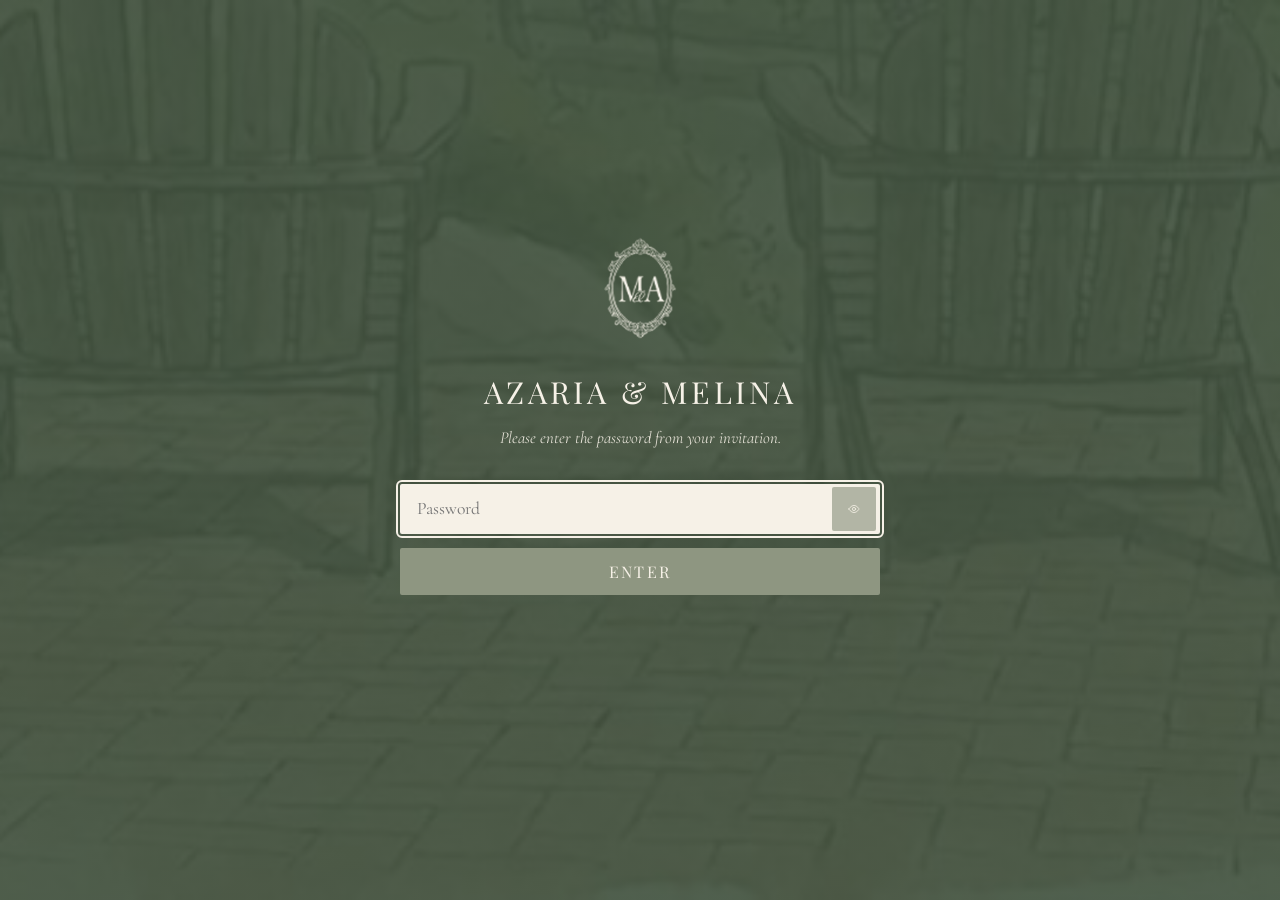
==== index.html @ af158318 "Initial website commit" ====
<!doctype html>
<html lang="en">
<head>
<meta charset="utf-8">
<meta name="viewport" content="width=device-width, initial-scale=1">
<meta name="robots" content="noindex, nofollow">
<title>Azaria &amp; Melina — October 9, 2027</title>
<link rel="preconnect" href="https://fonts.googleapis.com">
<link rel="preconnect" href="https://fonts.gstatic.com" crossorigin>
<link href="https://fonts.googleapis.com/css2?family=Cormorant+Garamond:ital,wght@0,300;0,400;0,600;1,400&family=Montserrat:wght@300;400;500&family=Pinyon+Script&family=Playfair+Display:ital,wght@0,400;0,700;1,400&display=swap" rel="stylesheet">
<link rel="stylesheet" href="css/style.css">
<script>try{if(localStorage.getItem('am-unlocked')!=='1')document.documentElement.classList.add('locked')}catch(e){document.documentElement.classList.add('locked')}</script>
<script src="js/gate.js" defer></script>
<script src="js/site.js" defer></script>
</head>
<body class="home">

<div data-nav></div>

<header class="hero">
  <img class="monogram" src="assets/img/monogram.png" alt="Monogram of M and A">
  <h1 class="hero-names">Azaria <span class="amp">and</span> Melina</h1>
  <p class="hero-date">October 9<sup>th</sup>, 2027</p>
  <p class="hero-count" data-countdown>Counting down&hellip;</p>
</header>

</body>
</html>
---- css/style.css ----
/* ==========================================================================
   Azaria & Melina — October 9, 2027
   Palette + type sampled from the Canva designs in /design_base
   ========================================================================== */

:root {
  --green:      #425340;
  --green-deep: #38452f;
  --green-card: #4a5a42;
  --cream:      #f6f1e7;
  --tan:        #b8b197; /* exact background of the itinerary icon crops */
  --sage:       #a3a89a;
  --sage-btn:   #8e9681;
  --silk:       #d8d1c9;

  --serif:  "Playfair Display", Georgia, serif;
  --body:   "Cormorant Garamond", Georgia, serif;
  --script: "Pinyon Script", cursive;
  --sans:   "Montserrat", -apple-system, sans-serif;

  --nav-h: 76px;
  --pad:   clamp(1.25rem, 5vw, 4rem);
}

*, *::before, *::after { box-sizing: border-box; }

/* scroll-padding keeps any in-page anchor clear of the sticky bar. */
html { -webkit-text-size-adjust: 100%; scroll-behavior: smooth; scroll-padding-top: var(--nav-h); }

body {
  margin: 0;
  font-family: var(--body);
  font-size: clamp(1.02rem, 0.95rem + 0.35vw, 1.2rem);
  line-height: 1.65;
  color: var(--cream);
  background: var(--green);
  -webkit-font-smoothing: antialiased;
}

img { max-width: 100%; display: block; }

a { color: inherit; }

.visually-hidden {
  position: absolute;
  width: 1px; height: 1px;
  margin: -1px; padding: 0;
  overflow: hidden;
  clip: rect(0 0 0 0);
  white-space: nowrap;
  border: 0;
}

/* --- Password gate ------------------------------------------------------- */
/* Content stays hidden until unlocked. The inline <head> script adds .locked
   before first paint so nothing flashes. */
html.locked { overflow: hidden; }
html.locked body > *:not(#gate) { display: none !important; }

#gate {
  position: fixed;
  inset: 0;
  z-index: 999;
  display: flex;
  align-items: center;
  justify-content: center;
  padding: var(--pad);
  background:
    linear-gradient(rgba(66, 83, 64, 0.72), rgba(66, 83, 64, 0.72)),
    url("../assets/img/hero-vineyard.jpg") center / cover no-repeat;
  background-color: var(--green);
}

.gate-box { width: min(30rem, 100%); text-align: center; }

.gate-box .monogram { width: 88px; margin: 0 auto 1.75rem; }

.gate-box h1 {
  font-family: var(--serif);
  font-weight: 400;
  letter-spacing: 0.12em;
  text-transform: uppercase;
  font-size: clamp(1.35rem, 1rem + 1.6vw, 1.9rem);
  margin: 0 0 0.4rem;
}

.gate-box p {
  margin: 0 0 2rem;
  font-size: 1.05rem;
  opacity: 0.88;
  font-style: italic;
}

.gate-form { display: flex; flex-direction: column; gap: 0.9rem; }

.gate-field { position: relative; display: flex; }

.gate-form input {
  width: 100%;
  /* right padding clears the reveal button */
  padding: 0.85rem 3.25rem 0.85rem 1rem;
  font-family: var(--body);
  font-size: 1.1rem;
  color: var(--green);
  background: var(--cream);
  border: 1px solid rgba(246, 241, 231, 0.5);
  border-radius: 2px;
}

.gate-form input:focus-visible { outline: 2px solid var(--cream); outline-offset: 2px; }

.gate-reveal {
  position: absolute;
  top: 50%;
  right: 4px;
  transform: translateY(-50%);
  display: flex;
  align-items: center;
  justify-content: center;
  width: 44px;
  height: 44px;
  padding: 0;
  color: var(--green);
  background: none;
  border: 0;
  border-radius: 2px;
  cursor: pointer;
  opacity: 0.65;
  transition: opacity 0.2s;
}

.gate-reveal:hover { opacity: 1; }
.gate-reveal:focus-visible { outline: 2px solid var(--green); outline-offset: -2px; opacity: 1; }
.gate-reveal svg { width: 22px; height: 22px; display: block; }

/* Swap the open/struck-through eye based on the button's pressed state. */
.gate-reveal .eye-off { display: none; }
.gate-reveal[aria-pressed="true"] .eye-on { display: none; }
.gate-reveal[aria-pressed="true"] .eye-off { display: block; }

.gate-form button {
  padding: 0.8rem 1rem;
  font-family: var(--serif);
  font-size: 1rem;
  letter-spacing: 0.14em;
  text-transform: uppercase;
  color: var(--cream);
  background: var(--sage-btn);
  border: 0;
  border-radius: 2px;
  cursor: pointer;
  transition: background 0.2s;
}

.gate-form button:hover { background: var(--sage); }

.gate-error {
  min-height: 1.5em;
  margin: 0.25rem 0 0;
  font-size: 0.95rem;
  font-style: italic;
  color: #f3d9c8;
}

/* --- Navigation ---------------------------------------------------------- */
.nav {
  position: sticky;
  top: 0;
  z-index: 50;
  display: flex;
  align-items: center;
  justify-content: center;
  min-height: var(--nav-h);
  padding: 0 var(--pad);
  background: var(--green);
  transition: background 0.25s, box-shadow 0.25s;
}

/* On the home page the bar floats over the hero illustration, as in the
   design. The negative margin pulls the hero up underneath it so the
   illustration still runs full-bleed to the top of the viewport. */
body.home .nav {
  background: transparent;
  margin-bottom: calc(-1 * var(--nav-h));
}

/* Once scrolled, the bar picks up a background so the links stay legible
   over whatever is passing beneath them. */
body.home .nav.nav--scrolled { background: rgba(66, 83, 64, 0.94); }

@supports (backdrop-filter: blur(6px)) {
  body.home .nav.nav--scrolled { background: rgba(66, 83, 64, 0.8); backdrop-filter: blur(8px); }
}

.nav.nav--scrolled { box-shadow: 0 2px 18px rgba(40, 52, 38, 0.28); }

.nav-list {
  display: flex;
  flex-wrap: wrap;
  justify-content: center;
  gap: clamp(1rem, 3.4vw, 3.5rem);
  margin: 0;
  padding: 0;
  list-style: none;
}

.nav-list a {
  font-family: var(--serif);
  font-style: italic;
  font-size: 1.06rem;
  text-decoration: none;
  color: var(--cream);
  white-space: nowrap;
  padding-bottom: 3px;
  border-bottom: 1px solid transparent;
  transition: border-color 0.2s;
}

.nav-list a:hover,
.nav-list a[aria-current="page"] { border-bottom-color: var(--cream); }

.nav-toggle {
  display: none;
  position: absolute;
  right: var(--pad);
  width: 44px; height: 44px;
  padding: 0;
  background: none;
  border: 0;
  color: var(--cream);
  cursor: pointer;
}

.nav-toggle span,
.nav-toggle span::before,
.nav-toggle span::after {
  position: absolute;
  left: 11px;
  width: 22px; height: 1.5px;
  background: currentColor;
  transition: transform 0.25s, opacity 0.2s;
}
.nav-toggle span { top: 21px; }
.nav-toggle span::before { content: ""; top: -7px; left: 0; }
.nav-toggle span::after  { content: ""; top:  7px; left: 0; }

.nav-toggle[aria-expanded="true"] span { background: transparent; }
.nav-toggle[aria-expanded="true"] span::before { transform: translateY(7px) rotate(45deg); }
.nav-toggle[aria-expanded="true"] span::after  { transform: translateY(-7px) rotate(-45deg); }

/* --- Page shell ---------------------------------------------------------- */
.section { padding: clamp(3rem, 8vw, 5.5rem) var(--pad); }
.section--green { background: var(--green); }
.wrap { max-width: 1180px; margin: 0 auto; }
.wrap--narrow { max-width: 820px; margin: 0 auto; }

.h-display {
  font-family: var(--serif);
  font-weight: 400;
  text-transform: uppercase;
  letter-spacing: clamp(0.04em, 1.2vw, 0.14em);
  font-size: clamp(1.9rem, 1.1rem + 3.4vw, 3.4rem);
  line-height: 1.15;
  margin: 0 0 1.5rem;
  text-align: center;
}

.h-script {
  font-family: var(--script);
  font-weight: 400;
  font-size: clamp(2.4rem, 1.5rem + 4vw, 4rem);
  line-height: 1.1;
  margin: 0 0 1.25rem;
  text-align: center;
}

.rule { width: min(560px, 80%); height: 1px; margin: 0 auto 2.5rem; background: rgba(246,241,231,0.55); border: 0; }

/* --- Home hero ----------------------------------------------------------- */
.hero {
  position: relative;
  min-height: 100svh;
  display: flex;
  flex-direction: column;
  align-items: center;
  justify-content: center;
  padding: calc(var(--nav-h) + 2rem) var(--pad) 3rem;
  text-align: center;
  background: var(--green) url("../assets/img/hero-vineyard.jpg") center bottom / cover no-repeat;
}

/* Keeps the cream type legible over the illustration at any crop. */
.hero::before {
  content: "";
  position: absolute;
  inset: 0;
  background: linear-gradient(rgba(66,83,64,0.45), rgba(66,83,64,0.25) 45%, rgba(66,83,64,0.4));
}

.hero > * { position: relative; }

.hero .monogram { width: clamp(64px, 8vw, 92px); margin-bottom: clamp(1.5rem, 4vw, 2.75rem); }

.hero-names {
  font-family: var(--serif);
  font-weight: 400;
  text-transform: uppercase;
  letter-spacing: 0.02em;
  font-size: clamp(2.6rem, 0.6rem + 8.6vw, 7.5rem);
  line-height: 1;
  margin: 0 0 1.25rem;
  text-shadow: 0 2px 18px rgba(40, 52, 38, 0.35);
}

.hero-names .amp {
  font-family: var(--script);
  text-transform: lowercase;
  letter-spacing: 0;
  font-size: 0.82em;
  padding: 0 0.1em;
}

.hero-date {
  font-family: var(--serif);
  font-size: clamp(1.15rem, 0.9rem + 1.1vw, 1.7rem);
  margin: 0 0 0.35rem;
}

.hero-date sup { font-size: 0.6em; }

.hero-count {
  font-family: var(--serif);
  letter-spacing: 0.08em;
  text-transform: uppercase;
  font-size: clamp(0.95rem, 0.85rem + 0.6vw, 1.25rem);
  margin: 0;
}

/* --- Venue --------------------------------------------------------------- */
.venue {
  min-height: calc(100svh - var(--nav-h));
  display: flex;
  align-items: center;
  padding: clamp(2.5rem, 6vw, 4.5rem) var(--pad);
  background: var(--silk) url("../assets/img/silk.jpg") center / cover no-repeat;
}

.venue-grid {
  display: grid;
  grid-template-columns: 1.55fr 1fr;
  gap: clamp(1.5rem, 4vw, 4rem);
  align-items: center;
  max-width: 1180px;
  margin: 0 auto;
  width: 100%;
}

.venue-card {
  padding: clamp(1.75rem, 4vw, 3.25rem);
  background: var(--green-card);
  text-align: center;
}

.venue-card h1 {
  font-family: var(--serif);
  font-weight: 400;
  font-size: clamp(2rem, 1.2rem + 3vw, 3.2rem);
  margin: 0 0 1.5rem;
}

.venue-card p { margin: 0 0 1.35rem; }

.venue-card .signoff {
  font-family: var(--script);
  font-size: clamp(1.6rem, 1.1rem + 2vw, 2.4rem);
  margin: 0.5rem 0 0;
}

.venue-photo img { width: 100%; height: 100%; object-fit: cover; }

/* --- Travel: about ------------------------------------------------------- */
.about {
  display: grid;
  grid-template-columns: 1fr 1.1fr 1fr;
  min-height: 62vh;
  background: var(--green);
}

.about img { width: 100%; height: 100%; object-fit: cover; min-height: 220px; }

.about-copy {
  display: flex;
  flex-direction: column;
  justify-content: center;
  padding: clamp(2rem, 4vw, 3.5rem) clamp(1.5rem, 3vw, 2.5rem);
  text-align: center;
}

.about-copy h1 {
  font-family: var(--script);
  font-weight: 400;
  font-size: clamp(2.2rem, 1.4rem + 3.4vw, 3.6rem);
  margin: 0 0 1.5rem;
}

.about-copy p { margin: 0 0 1.5rem; }

/* --- Airports ------------------------------------------------------------ */
.airport { display: flex; align-items: flex-start; gap: clamp(1rem, 3vw, 2.5rem); margin-bottom: 2.75rem; }

.airport-icon { flex: 0 0 auto; width: clamp(48px, 7vw, 88px); color: var(--cream); }
.airport-icon svg { width: 100%; height: auto; }

.airport-body { flex: 1 1 auto; min-width: 0; }

.airport-body h3 {
  margin: 0 0 1rem;
  padding: 0.55rem 1rem;
  background: var(--sage);
  border: 1px solid #7d5c52;
  color: var(--green);
  font-family: var(--body);
  font-weight: 600;
  letter-spacing: 0.03em;
  font-size: clamp(0.95rem, 0.85rem + 0.5vw, 1.15rem);
}

.airport-body h3 span { font-weight: 400; }

.airport-body ul { margin: 0; padding-left: 1.25rem; }
.airport-body li { margin-bottom: 0.4rem; font-weight: 600; }

/* --- Hotels -------------------------------------------------------------- */
.hotels {
  background: var(--green) url("../assets/img/vineyard-band.jpg") center / cover no-repeat;
  position: relative;
}

.hotels::before { content: ""; position: absolute; inset: 0; background: rgba(66,83,64,0.72); }
.hotels > * { position: relative; }

.hotels .lede { max-width: 62rem; margin: 0 auto 2.75rem; text-align: center; }

.hotel-grid {
  display: grid;
  grid-template-columns: repeat(auto-fit, minmax(230px, 1fr));
  gap: clamp(1rem, 2.5vw, 1.75rem);
}

.hotel-card {
  display: flex;
  flex-direction: column;
  align-items: center;
  gap: 0.9rem;
  padding: clamp(1.5rem, 3vw, 2.25rem) 1.25rem;
  background: rgba(72, 88, 60, 0.9);
  text-align: center;
}

.hotel-card img { width: 72px; height: 72px; object-fit: contain; }

.hotel-card h3 {
  margin: 0;
  font-family: var(--body);
  font-weight: 600;
  letter-spacing: 0.1em;
  text-transform: uppercase;
  font-size: 1.05rem;
}

.hotel-card .meta { margin: 0; font-size: 0.9rem; opacity: 0.9; }

.hotel-card hr { width: 100%; height: 1px; margin: 0.35rem 0; background: rgba(246,241,231,0.4); border: 0; }

.hotel-card .addr { margin: 0; font-size: 0.9rem; }

.btn {
  display: inline-block;
  margin-top: auto;
  padding: 0.7rem 1.9rem;
  font-family: var(--serif);
  font-size: 0.9rem;
  letter-spacing: 0.16em;
  text-transform: uppercase;
  text-decoration: none;
  color: var(--cream);
  background: var(--sage-btn);
  border: 0;
  transition: background 0.2s;
}

.btn:hover { background: var(--sage); color: var(--green); }

/* Booking links aren't open yet. Real <button disabled> so it's genuinely
   inert and announced as disabled, not just styled to look that way. */
.btn:disabled {
  opacity: 0.45;
  cursor: not-allowed;
  background: var(--sage-btn);
  color: var(--cream);
}

/* --- Itinerary ----------------------------------------------------------- */
.weekend-card {
  padding: clamp(1.5rem, 4vw, 3rem) clamp(1rem, 3vw, 2.5rem);
  background: var(--tan);
}

.weekend-grid { display: grid; grid-template-columns: repeat(3, 1fr); gap: clamp(1.5rem, 3vw, 2rem); }

.day { text-align: center; display: flex; flex-direction: column; }

.day h3 {
  font-family: var(--script);
  font-weight: 400;
  font-size: clamp(1.8rem, 1.2rem + 2.4vw, 3rem);
  margin: 0 0 1.5rem;
}

.day ul { margin: 0 0 1.75rem; padding: 0; list-style: none; font-family: var(--sans); font-weight: 300; }
.day li { margin-bottom: 1.5rem; font-size: clamp(0.85rem, 0.75rem + 0.5vw, 1.05rem); }

.day img { width: clamp(52px, 7vw, 82px); margin: auto auto 0; }

.attire { text-align: center; }
.attire h3 { font-family: var(--script); font-weight: 400; font-size: clamp(1.6rem, 1.1rem + 2vw, 2.3rem); margin: 2.5rem 0 0.5rem; }
.attire p { margin: 0 0 1rem; }

/* --- RSVP ---------------------------------------------------------------- */
.rsvp {
  display: grid;
  grid-template-columns: 45.5% 1fr;
  min-height: calc(100svh - var(--nav-h));
}

.rsvp-panel { padding: clamp(2.5rem, 5vw, 4rem) var(--pad); background: var(--green); }

.rsvp-panel h1 {
  font-family: var(--serif);
  font-weight: 400;
  font-size: clamp(2.4rem, 1.5rem + 4vw, 4rem);
  margin: 0 0 1.5rem;
  text-align: center;
}

.rsvp-panel p { margin: 0 0 1.5rem; }
.rsvp-panel .deadline { font-style: italic; text-align: center; margin-top: 2.5rem; }
.rsvp-panel .btn { margin: 0.5rem 0 2rem; }

/* Recreates the striped panel from the design in pure CSS. */
.rsvp-stripes {
  background: repeating-linear-gradient(
    90deg,
    var(--cream) 0 50px,
    var(--sage)  50px 100px
  );
}

/* --- Coming soon --------------------------------------------------------- */
.coming-soon {
  display: flex;
  align-items: center;
  justify-content: center;
  min-height: calc(100svh - var(--nav-h) - 22rem);
  padding: clamp(3rem, 10vw, 7rem) var(--pad);
  background: var(--green);
  text-align: center;
}

.coming-soon p { max-width: 34rem; margin: 0 auto; }

/* --- Registry ------------------------------------------------------------ */
.registry {
  display: flex;
  align-items: center;
  min-height: calc(100svh - var(--nav-h));
  padding: clamp(2.5rem, 6vw, 4.5rem) var(--pad);
  background: #7d827c url("../assets/img/cypress.jpg") center / cover no-repeat;
}

.registry-card {
  width: min(63rem, 100%);
  margin: 0 auto;
  padding: clamp(1.75rem, 4vw, 3.25rem);
  background: rgba(74, 90, 66, 0.86);
  text-align: center;
}

.registry-card .title-rule { display: flex; align-items: center; gap: 1.5rem; margin-bottom: 0.5rem; }
.registry-card .title-rule::before,
.registry-card .title-rule::after { content: ""; flex: 1; height: 1px; background: var(--cream); }
.registry-card .title-rule h1 { font-family: var(--script); font-weight: 400; font-size: clamp(2.2rem, 1.4rem + 3vw, 3.4rem); margin: 0; }

.registry-links {
  display: flex;
  flex-wrap: wrap;
  justify-content: center;
  gap: clamp(1.5rem, 5vw, 4rem);
  margin: 2.5rem 0;
}

.registry-links a {
  display: flex;
  align-items: center;
  justify-content: center;
  /* Normalise on width — the three logos have very different proportions,
     and matching widths keeps the row balanced the way the design does. */
  width: clamp(110px, 16vw, 180px);
  opacity: 0.95;
  transition: opacity 0.2s, transform 0.2s;
}

.registry-links img { width: 100%; height: auto; }

.registry-links a:hover { opacity: 1; transform: translateY(-2px); }
.registry-links a:focus-visible { outline: 2px solid var(--cream); outline-offset: 6px; }

.registry-card .signoff { font-family: var(--script); font-size: clamp(1.6rem, 1.1rem + 2vw, 2.3rem); margin: 0.25rem 0 0; }

/* --- Photos -------------------------------------------------------------- */
.photo-grid {
  display: grid;
  grid-template-columns: repeat(auto-fill, minmax(230px, 1fr));
  gap: clamp(0.75rem, 2vw, 1.25rem);
}

.photo-grid figure { margin: 0; aspect-ratio: 3 / 4; background: rgba(246,241,231,0.08); }
.photo-grid img { width: 100%; height: 100%; object-fit: cover; }

.photo-status { text-align: center; font-style: italic; opacity: 0.9; }

/* --- Things to do -------------------------------------------------------- */
.tile-grid { display: grid; grid-template-columns: repeat(auto-fit, minmax(260px, 1fr)); gap: clamp(1rem, 2.5vw, 1.75rem); }

.tile { padding: clamp(1.5rem, 3vw, 2.25rem); background: rgba(72, 88, 60, 0.75); text-align: center; }
.tile h3 { font-family: var(--script); font-weight: 400; font-size: clamp(1.6rem, 1.1rem + 2vw, 2.3rem); margin: 0 0 1rem; }
.tile ul { margin: 0; padding: 0; list-style: none; }
.tile li { margin-bottom: 1rem; }
.tile a { text-decoration: underline; text-underline-offset: 4px; }
.tile .note { display: block; font-size: 0.85em; opacity: 0.85; }

.lede-centred { max-width: 46rem; margin: 0 auto 3rem; text-align: center; font-style: italic; }

/* --- Footer -------------------------------------------------------------- */
.footer {
  padding: clamp(3rem, 7vw, 5rem) var(--pad);
  background: var(--green);
  text-align: center;
}

.footer h2 { font-family: var(--script); font-weight: 400; font-size: clamp(2rem, 1.4rem + 2.6vw, 3rem); margin: 0 0 0.75rem; }
.footer p { max-width: 34rem; margin: 0 auto 2.5rem; }
.footer .monogram { width: 62px; margin: 0 auto; }

/* --- Responsive ---------------------------------------------------------- */
@media (max-width: 1000px) {
  /* Drives the bar height and the home page's negative offset together. */
  :root { --nav-h: 64px; }

  .nav { justify-content: flex-start; }
  .nav-toggle { display: block; }

  .nav-list {
    display: none;
    position: absolute;
    top: 100%; left: 0; right: 0;
    flex-direction: column;
    align-items: center;
    gap: 0;
    padding: 0.5rem 0 1.25rem;
    background: var(--green);
    box-shadow: 0 12px 24px rgba(40, 52, 38, 0.3);
  }

  .nav-list.open { display: flex; }
  .nav-list li { width: 100%; text-align: center; }
  .nav-list a { display: block; padding: 0.85rem 1rem; font-size: 1.2rem; border-bottom: 0; }
  .nav-list a[aria-current="page"] { background: rgba(246,241,231,0.12); }

  /* The home hero's nav overlays the illustration, so give it a scrim. */
  body.home .nav-list { background: rgba(66, 83, 64, 0.97); }

  .about { grid-template-columns: 1fr; }
  .about img { max-height: 300px; }
  .about-copy { order: -1; }

  .rsvp { grid-template-columns: 1fr; min-height: 0; }
  .rsvp-stripes { min-height: 140px; }
}

@media (max-width: 760px) {
  .venue-grid { grid-template-columns: 1fr; }
  .venue-photo { max-height: 60vh; }

  .weekend-grid { grid-template-columns: 1fr; gap: 2.5rem; }

  .day { padding-bottom: 1.5rem; border-bottom: 1px solid rgba(66,83,64,0.25); }
  .day:last-child { border-bottom: 0; }
  .day ul { margin-bottom: 1.25rem; }
  .day li { margin-bottom: 1rem; }

  .airport { flex-direction: column; align-items: center; text-align: center; }
  .airport-body ul { display: inline-block; text-align: left; }

  .registry-card .title-rule::before,
  .registry-card .title-rule::after { display: none; }
}

@media (prefers-reduced-motion: reduce) {
  html { scroll-behavior: auto; }
  *, *::before, *::after { transition-duration: 0.01ms !important; animation-duration: 0.01ms !important; }
}
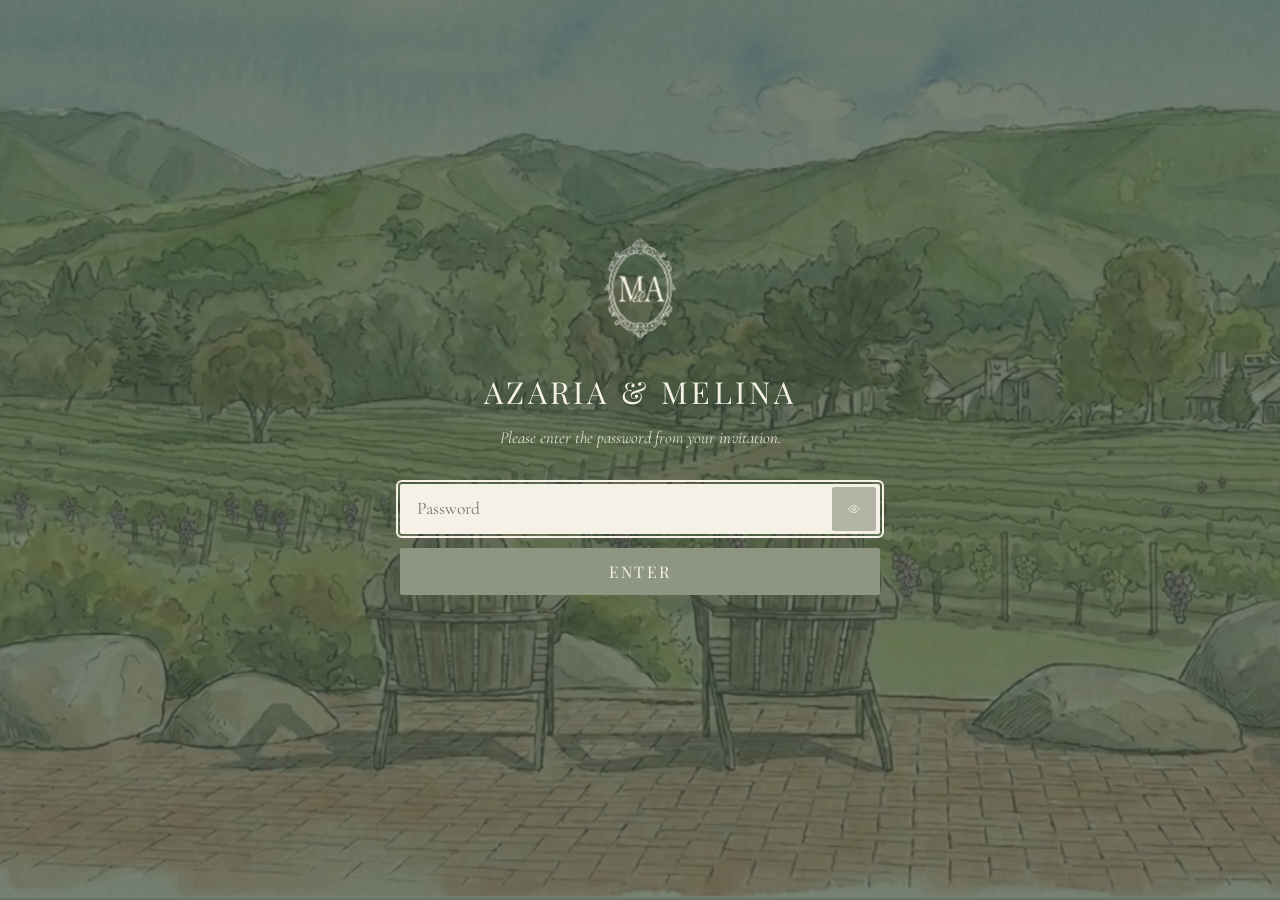
==== commit fc6e84d5: "Changed venue -> home" ====
--- a/index.html
+++ b/index.html
@@ -19,7 +19,7 @@
 
 <header class="hero">
   <img class="monogram" src="assets/img/monogram.png" alt="Monogram of M and A">
-  <h1 class="hero-names">Azaria <span class="amp">and</span> Melina</h1>
+  <h2 class="hero-names">Azaria &amp; Melina</h2>
   <p class="hero-date">October 9<sup>th</sup>, 2027</p>
   <p class="hero-count" data-countdown>Counting down&hellip;</p>
 </header>
--- a/css/style.css
+++ b/css/style.css
@@ -67,7 +67,7 @@
   padding: var(--pad);
   background:
     linear-gradient(rgba(66, 83, 64, 0.72), rgba(66, 83, 64, 0.72)),
-    url("../assets/img/hero-vineyard.jpg") center / cover no-repeat;
+    url("../assets/img/hero-vineyard.png") center / cover no-repeat;
   background-color: var(--green);
 }
 
@@ -162,6 +162,13 @@
   color: #f3d9c8;
 }
 
+.things-to-do {
+  background:
+    linear-gradient(rgba(66, 83, 64, 0.72), rgba(66, 83, 64, 0.72)),
+    url("../assets/img/things-to-do.png") center / cover no-repeat;
+  background-color: var(--green);
+}
+
 /* --- Navigation ---------------------------------------------------------- */
 .nav {
   position: sticky;
@@ -286,7 +293,10 @@
   justify-content: center;
   padding: calc(var(--nav-h) + 2rem) var(--pad) 3rem;
   text-align: center;
-  background: var(--green) url("../assets/img/hero-vineyard.jpg") center bottom / cover no-repeat;
+  background:
+    linear-gradient(rgba(66, 83, 64, 0.72), rgba(66, 83, 64, 0.72)),
+    url("../assets/img/hero-vineyard.png") center / cover no-repeat;
+  background-color: var(--green);
 }
 
 /* Keeps the cream type legible over the illustration at any crop. */
@@ -301,6 +311,15 @@
 
 .hero .monogram { width: clamp(64px, 8vw, 92px); margin-bottom: clamp(1.5rem, 4vw, 2.75rem); }
 
+.hero h1 {
+  font-family: var(--serif);
+  font-weight: 400;
+  letter-spacing: 0.12em;
+  text-transform: uppercase;
+  font-size: clamp(1.35rem, 1rem + 1.6vw, 1.9rem);
+  margin: 0 0 0.4rem;
+}
+
 .hero-names {
   font-family: var(--serif);
   font-weight: 400;
@@ -336,16 +355,16 @@
   margin: 0;
 }
 
-/* --- Venue --------------------------------------------------------------- */
-.venue {
+/* --- home --------------------------------------------------------------- */
+.home-page {
   min-height: calc(100svh - var(--nav-h));
   display: flex;
   align-items: center;
   padding: clamp(2.5rem, 6vw, 4.5rem) var(--pad);
-  background: var(--silk) url("../assets/img/silk.jpg") center / cover no-repeat;
-}
-
-.venue-grid {
+  background: var(--silk) url("../assets/img/silk.png") center / cover no-repeat;
+}
+
+.home-page-grid {
   display: grid;
   grid-template-columns: 1.55fr 1fr;
   gap: clamp(1.5rem, 4vw, 4rem);
@@ -355,28 +374,28 @@
   width: 100%;
 }
 
-.venue-card {
+.home-page-card {
   padding: clamp(1.75rem, 4vw, 3.25rem);
   background: var(--green-card);
   text-align: center;
 }
 
-.venue-card h1 {
+.home-page-card h1 {
   font-family: var(--serif);
   font-weight: 400;
   font-size: clamp(2rem, 1.2rem + 3vw, 3.2rem);
   margin: 0 0 1.5rem;
 }
 
-.venue-card p { margin: 0 0 1.35rem; }
-
-.venue-card .signoff {
+.home-page-card p { margin: 0 0 1.35rem; }
+
+.home-page-card .signoff {
   font-family: var(--script);
   font-size: clamp(1.6rem, 1.1rem + 2vw, 2.4rem);
   margin: 0.5rem 0 0;
 }
 
-.venue-photo img { width: 100%; height: 100%; object-fit: cover; }
+.home-page-photo img { width: 100%; height: 100%; object-fit: cover; }
 
 /* --- Travel: about ------------------------------------------------------- */
 .about {
@@ -432,7 +451,7 @@
 
 /* --- Hotels -------------------------------------------------------------- */
 .hotels {
-  background: var(--green) url("../assets/img/vineyard-band.jpg") center / cover no-repeat;
+  background: var(--green) url("../assets/img/vineyard-band.png") center / cover no-repeat;
   position: relative;
 }
 
@@ -576,6 +595,12 @@
   min-height: calc(100svh - var(--nav-h));
   padding: clamp(2.5rem, 6vw, 4.5rem) var(--pad);
   background: #7d827c url("../assets/img/cypress.jpg") center / cover no-repeat;
+}
+
+/* The photo is 16:9 and the cypress sits on its right third, so a centred
+   crop on a tall screen shows nothing but open water. Bias toward the tree. */
+@media (max-aspect-ratio: 1 / 1) {
+  .registry { background-position: 72% center; }
 }
 
 .registry-card {
@@ -680,17 +705,18 @@
   /* The home hero's nav overlays the illustration, so give it a scrim. */
   body.home .nav-list { background: rgba(66, 83, 64, 0.97); }
 
+  /* Stack in source order — alley photo, copy, then the door photo — so the
+     left-hand image stays above the text the way it reads on desktop. */
   .about { grid-template-columns: 1fr; }
   .about img { max-height: 300px; }
-  .about-copy { order: -1; }
 
   .rsvp { grid-template-columns: 1fr; min-height: 0; }
   .rsvp-stripes { min-height: 140px; }
 }
 
 @media (max-width: 760px) {
-  .venue-grid { grid-template-columns: 1fr; }
-  .venue-photo { max-height: 60vh; }
+  .home-page-grid { grid-template-columns: 1fr; }
+  .home-page-photo { max-height: 60vh; }
 
   .weekend-grid { grid-template-columns: 1fr; gap: 2.5rem; }
 
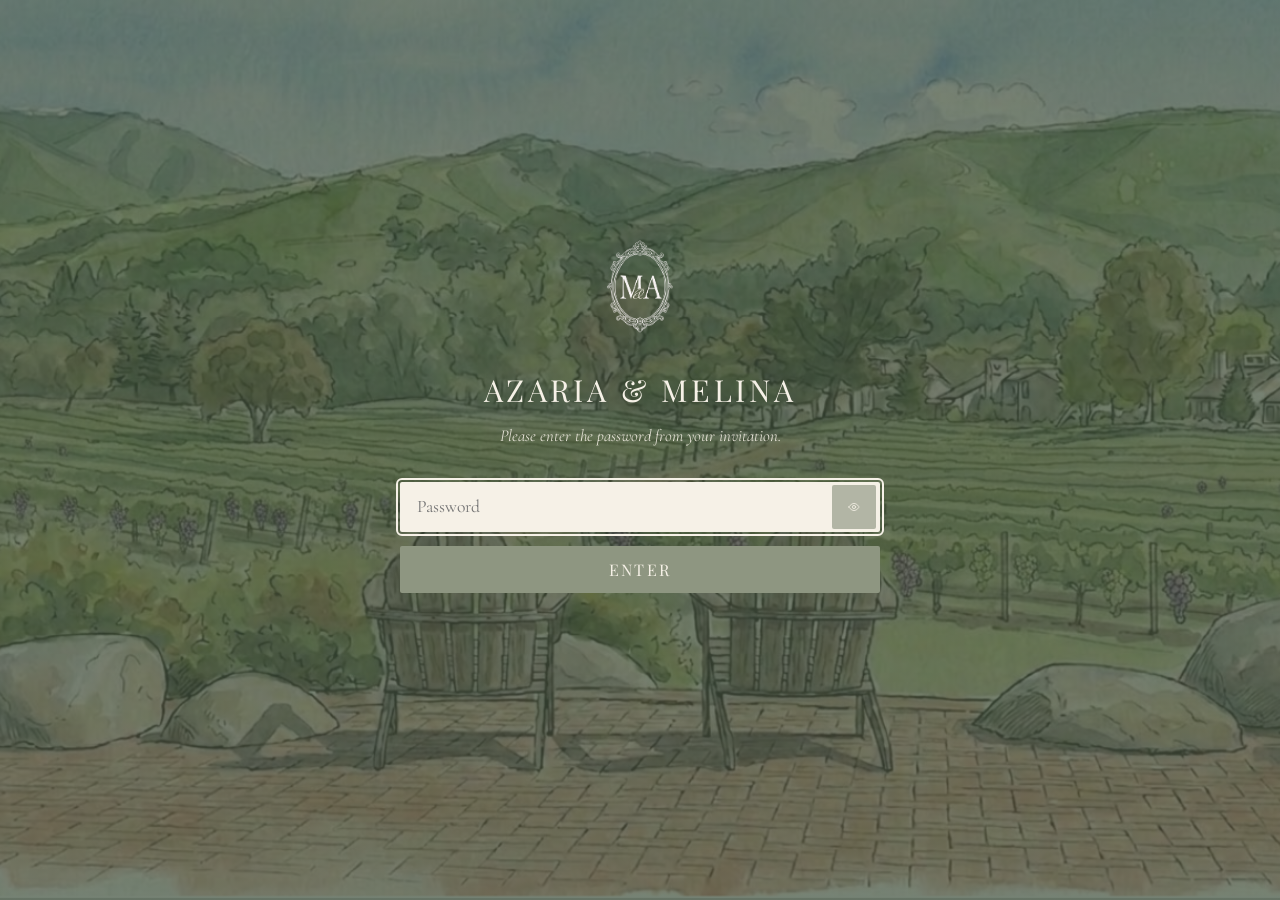
==== commit 59cbb582: "More photos, more backgrounds, minor formatting tweaks" ====
--- a/index.html
+++ b/index.html
@@ -19,7 +19,7 @@
 
 <header class="hero">
   <img class="monogram" src="assets/img/monogram.png" alt="Monogram of M and A">
-  <h2 class="hero-names">Azaria &amp; Melina</h2>
+  <h1 class="hero-names">Azaria &amp; Melina</h1>
   <p class="hero-date">October 9<sup>th</sup>, 2027</p>
   <p class="hero-count" data-countdown>Counting down&hellip;</p>
 </header>
--- a/css/style.css
+++ b/css/style.css
@@ -291,7 +291,9 @@
   flex-direction: column;
   align-items: center;
   justify-content: center;
-  padding: calc(var(--nav-h) + 2rem) var(--pad) 3rem;
+  /* Equal vertical padding so the flex-centred text lands on the true
+     viewport centre (the monogram is taken out of flow below). */
+  padding: calc(var(--nav-h) + 2rem) var(--pad);
   text-align: center;
   background:
     linear-gradient(rgba(66, 83, 64, 0.72), rgba(66, 83, 64, 0.72)),
@@ -309,23 +311,41 @@
 
 .hero > * { position: relative; }
 
-.hero .monogram { width: clamp(64px, 8vw, 92px); margin-bottom: clamp(1.5rem, 4vw, 2.75rem); }
-
-.hero h1 {
+/* Pulled out of the flex flow and pinned near the top, so it sits high on the
+   page without shifting the names/date/count, which stay vertically centred. */
+.hero .monogram {
+  position: absolute;
+  top: calc(var(--nav-h) + clamp(1rem, 4vh, 3rem));
+  left: 50%;
+  transform: translateX(-50%);
+  width: clamp(64px, 16vw, 128px);
+  margin: 0;
+}
+
+/* .hero h1 {
   font-family: var(--serif);
   font-weight: 400;
   letter-spacing: 0.12em;
   text-transform: uppercase;
   font-size: clamp(1.35rem, 1rem + 1.6vw, 1.9rem);
   margin: 0 0 0.4rem;
-}
+} */
 
 .hero-names {
   font-family: var(--serif);
   font-weight: 400;
   text-transform: uppercase;
-  letter-spacing: 0.02em;
-  font-size: clamp(2.6rem, 0.6rem + 8.6vw, 7.5rem);
+  letter-spacing: 0.12em;
+  /* Scale to the line's own width so it never wraps. "AZARIA & MELINA"
+     measures 8.82em in Playfair Display and 9.21em in the Georgia fallback,
+     letter-spacing included; dividing the available width by 9.4 keeps it on
+     one line in either font, including while the webfont is still loading.
+     If the wording changes, re-measure and update the divisor.
+     The 9.75rem cap is the desktop ceiling (was 7.5rem, +30%); below the
+     crossover width the divisor governs and the line already fills the
+     available width, so it can't grow further there without wrapping. */
+  font-size: min(9.75rem, calc((75vw - 2 * var(--pad)) / 9.4));
+  white-space: nowrap;
   line-height: 1;
   margin: 0 0 1.25rem;
   text-shadow: 0 2px 18px rgba(40, 52, 38, 0.35);
@@ -520,6 +540,10 @@
 }
 
 /* --- Itinerary ----------------------------------------------------------- */
+.weekend-section {
+    background: var(--green) url("../assets/img/itinerary.png") center / cover no-repeat;
+}
+
 .weekend-card {
   padding: clamp(1.5rem, 4vw, 3rem) clamp(1rem, 3vw, 2.5rem);
   background: var(--tan);
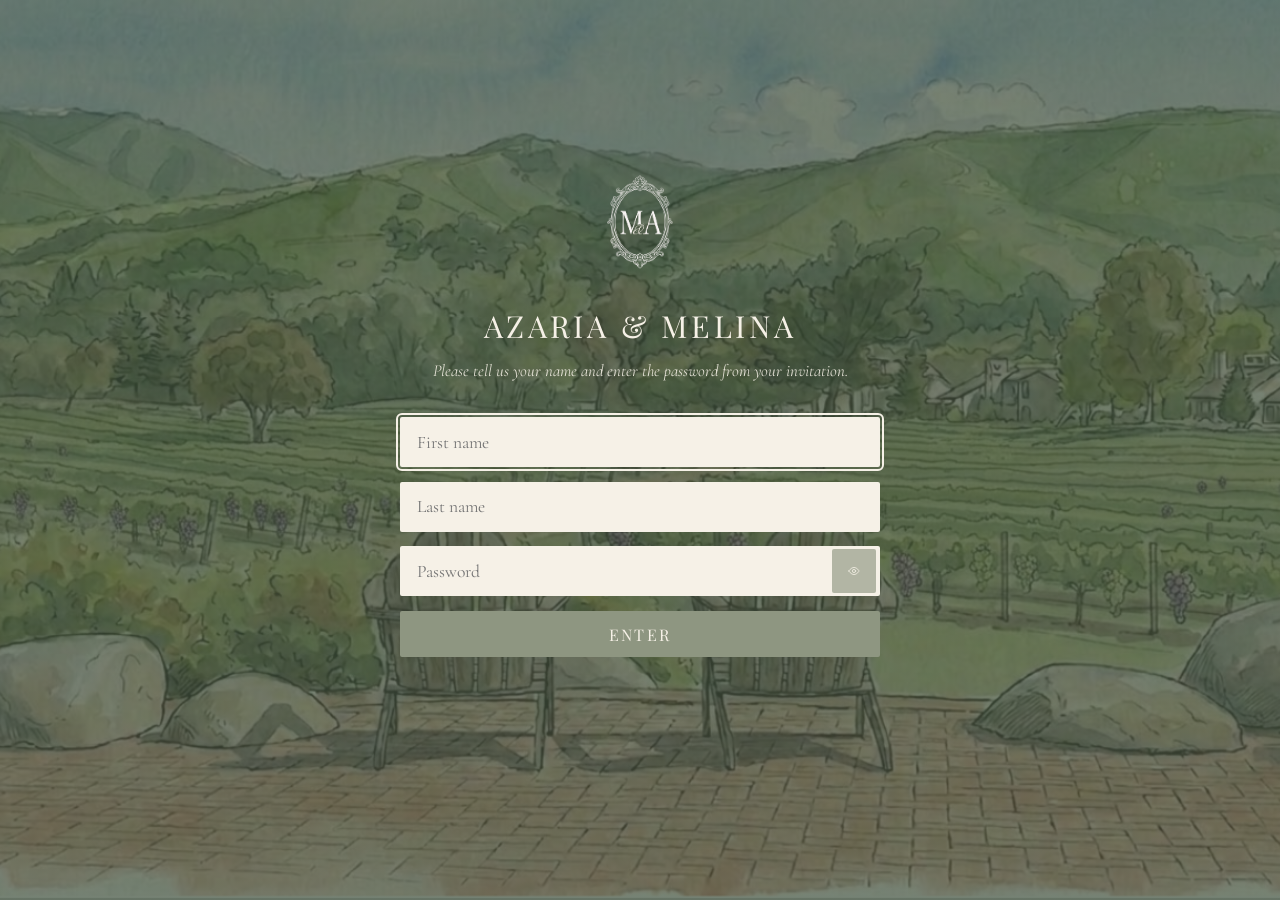
==== commit de753ab7: "Added FAQs and added names to login" ====
--- a/index.html
+++ b/index.html
@@ -9,7 +9,7 @@
 <link rel="preconnect" href="https://fonts.gstatic.com" crossorigin>
 <link href="https://fonts.googleapis.com/css2?family=Cormorant+Garamond:ital,wght@0,300;0,400;0,600;1,400&family=Montserrat:wght@300;400;500&family=Pinyon+Script&family=Playfair+Display:ital,wght@0,400;0,700;1,400&display=swap" rel="stylesheet">
 <link rel="stylesheet" href="css/style.css">
-<script>try{if(localStorage.getItem('am-unlocked')!=='1')document.documentElement.classList.add('locked')}catch(e){document.documentElement.classList.add('locked')}</script>
+<script>try{if(localStorage.getItem('am-unlocked')!=='1'||!/(^|;\s*)am_first=/.test(document.cookie))document.documentElement.classList.add('locked')}catch(e){document.documentElement.classList.add('locked')}</script>
 <script src="js/gate.js" defer></script>
 <script src="js/site.js" defer></script>
 </head>
--- a/css/style.css
+++ b/css/style.css
@@ -95,10 +95,12 @@
 
 .gate-field { position: relative; display: flex; }
 
+/* Only the password field needs room for the reveal button. */
+.gate-field input { padding-right: 3.25rem; }
+
 .gate-form input {
   width: 100%;
-  /* right padding clears the reveal button */
-  padding: 0.85rem 3.25rem 0.85rem 1rem;
+  padding: 0.85rem 1rem;
   font-family: var(--body);
   font-size: 1.1rem;
   color: var(--green);
@@ -261,6 +263,59 @@
 .wrap { max-width: 1180px; margin: 0 auto; }
 .wrap--narrow { max-width: 820px; margin: 0 auto; }
 
+/* --- FAQs ---------------------------------------------------------------- */
+.faq-page .h-script { margin-bottom: clamp(2.5rem, 5vw, 4rem); }
+
+/* Flexbox (not grid) so that a trailing row with fewer than 3 items centres
+   itself: two items sit evenly around the middle, a lone item is centred. */
+.faq {
+  --faq-col-gap: clamp(1.5rem, 3vw, 2.75rem);
+  --faq-row-gap: clamp(2.5rem, 4.5vw, 4rem);
+  display: flex;
+  flex-wrap: wrap;
+  justify-content: center;
+  gap: var(--faq-row-gap) var(--faq-col-gap);
+  margin: 0;
+}
+
+/* One column on mobile; the -1px keeps sub-pixel rounding from wrapping a
+   full row early. */
+.faq-item {
+  flex: 0 1 100%;
+  text-align: center;
+}
+
+@media (min-width: 640px) {
+  .faq-item { flex-basis: calc((100% - var(--faq-col-gap)) / 2 - 1px); }
+}
+
+@media (min-width: 960px) {
+  .faq-item { flex-basis: calc((100% - 2 * var(--faq-col-gap)) / 3 - 1px); }
+}
+
+.faq dt {
+  font-family: var(--body); /* Cormorant Garamond, upright */
+  font-weight: 600;
+  font-style: normal;
+  text-transform: uppercase;
+  letter-spacing: 0.02em;
+  font-size: clamp(1.35rem, 1.1rem + 1.1vw, 1.85rem);
+  line-height: 1.2;
+  margin-bottom: 0.85rem;
+}
+
+.faq dd {
+  margin: 0;
+  font-family: var(--body);
+  font-style: normal;
+  font-size: clamp(1rem, 0.95rem + 0.3vw, 1.15rem);
+  line-height: 1.6;
+}
+
+.faq dd p { margin: 0 0 0.85rem; }
+.faq dd p:last-child { margin-bottom: 0; }
+.faq dd a { text-decoration: underline; text-underline-offset: 3px; }
+
 .h-display {
   font-family: var(--serif);
   font-weight: 400;
@@ -320,6 +375,12 @@
   transform: translateX(-50%);
   width: clamp(64px, 16vw, 128px);
   margin: 0;
+}
+
+/* Phones: dial the monogram down. Desktop keeps the 128px cap above; this only
+   affects small screens, and still shrinks with the viewport. */
+@media (max-width: 600px) {
+  .hero .monogram { width: clamp(52px, 12vw, 78px); }
 }
 
 /* .hero h1 {
@@ -546,7 +607,7 @@
 
 .weekend-card {
   padding: clamp(1.5rem, 4vw, 3rem) clamp(1rem, 3vw, 2.5rem);
-  background: var(--tan);
+  background: rgb(184, 177, 151, 0.75);
 }
 
 .weekend-grid { display: grid; grid-template-columns: repeat(3, 1fr); gap: clamp(1.5rem, 3vw, 2rem); }
